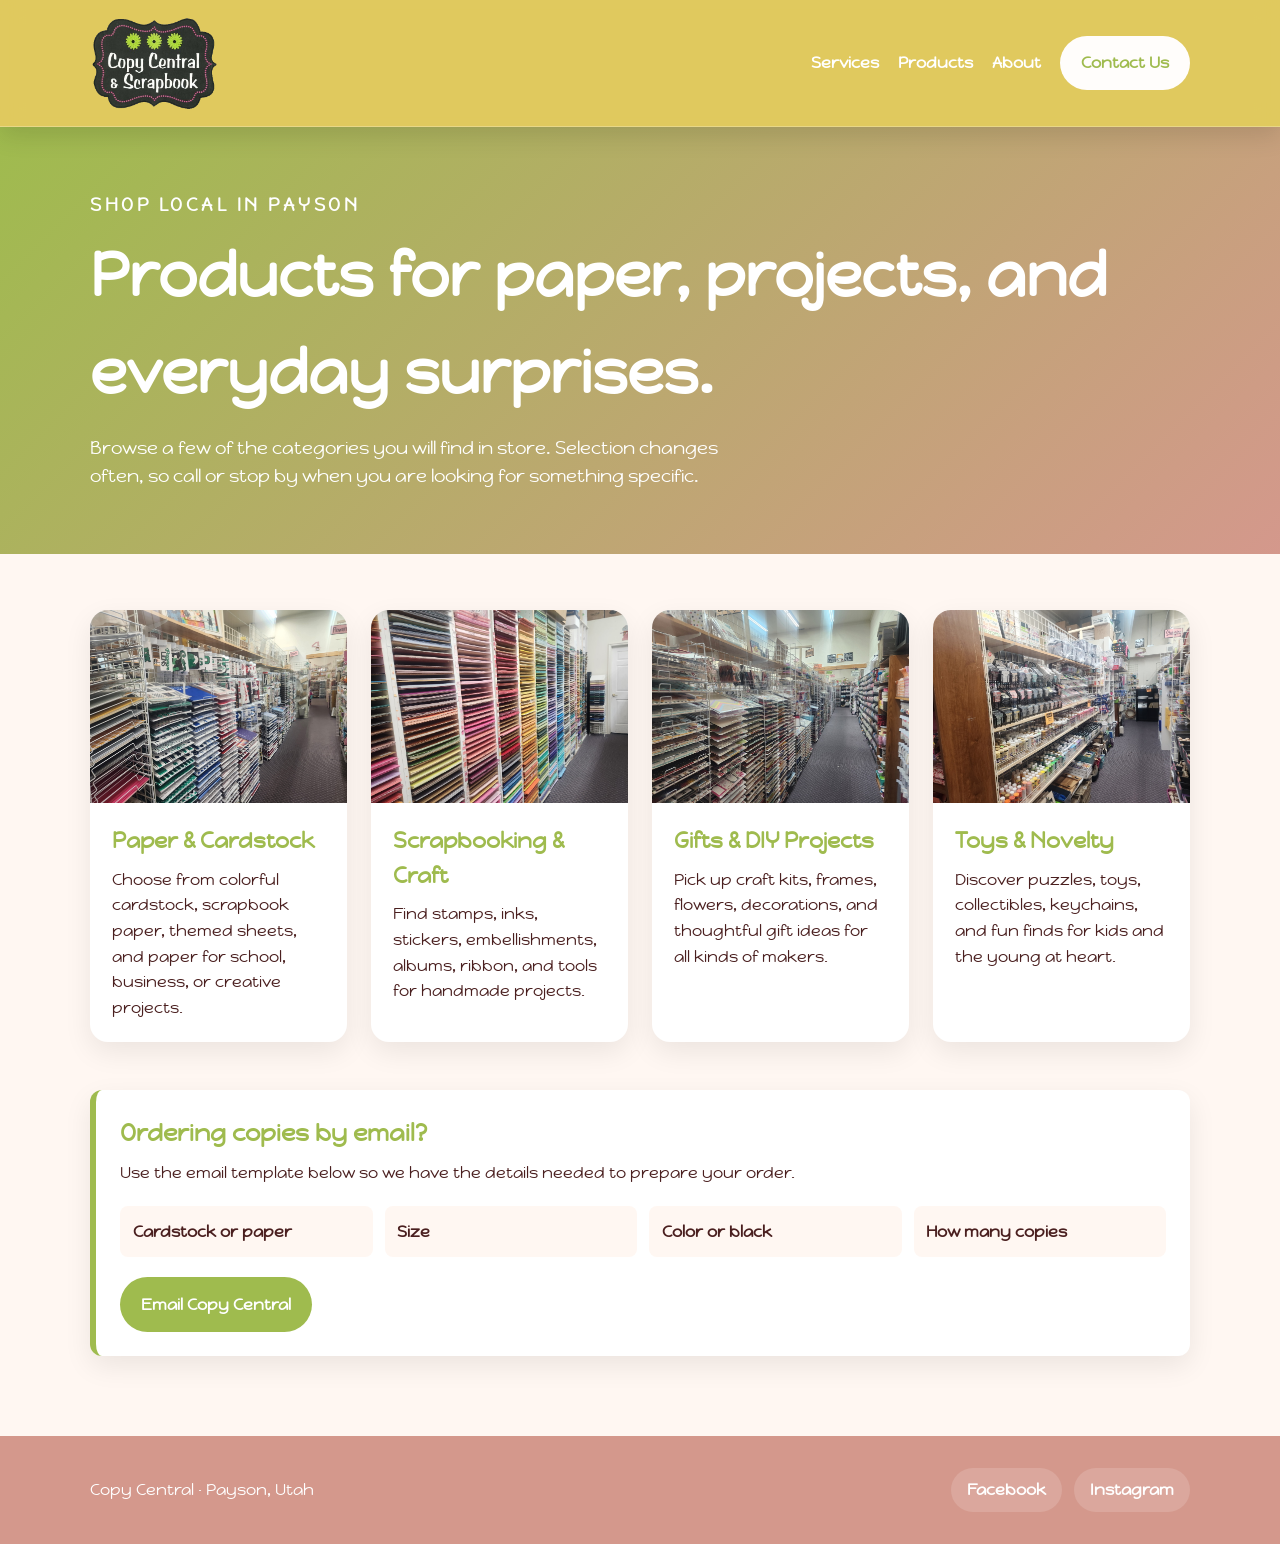
==== products.html @ 232d1b98 "ffdsgsdf" ====
<!DOCTYPE html>
<html lang="en">
  <head>
    <meta charset="UTF-8" />
    <meta name="viewport" content="width=device-width, initial-scale=1.0" />
    <title>Products | Copy Central</title>
    <meta name="description" content="Explore paper, scrapbooking, craft, gift, and specialty products at Copy Central in Payson, Utah." />
    <link rel="preconnect" href="https://fonts.googleapis.com" />
    <link rel="preconnect" href="https://fonts.gstatic.com" crossorigin />
    <link href="https://fonts.googleapis.com/css2?family=Happy+Monkey&display=swap" rel="stylesheet" />
    <link rel="stylesheet" href="style.css" />
    <link rel="icon" type="image/x-icon" href="favicon.ico" />
  </head>
  <body>
    <header>
      <div class="container navbar">
        <a href="index.html" class="brand" aria-label="Copy Central home">
          <img src="wordLogo.png" alt="Copy Central logo" style="height: 94px; width: auto; display: block;" />
        </a>
        <nav>
          <ul class="nav-links">
            <li><a href="index.html#services">Services</a></li>
            <li><a href="products.html" aria-current="page">Products</a></li>
            <li><a href="index.html#about">About</a></li>
            <li><a href="index.html#hours" class="btn btn-nav">Contact Us</a></li>
          </ul>
        </nav>
      </div>
    </header>

    <main>
      <section class="page-hero">
        <div class="container">
          <p class="eyebrow">Shop local in Payson</p>
          <h1>Products for paper, projects, and everyday surprises.</h1>
          <p>Browse a few of the categories you will find in store. Selection changes often, so call or stop by when you are looking for something specific.</p>
        </div>
      </section>

      <section class="products-section">
        <div class="container">
          <div class="cards">
            <article class="card product-card">
              <img src="5.jpg" alt="Rows of colorful cardstock and scrapbook paper" />
              <div class="product-card-content">
                <h2>Paper & Cardstock</h2>
                <p>Choose from colorful cardstock, scrapbook paper, themed sheets, and paper for school, business, or creative projects.</p>
              </div>
            </article>
            <article class="card product-card">
              <img src="4.jpg" alt="Scrapbooking supplies, stamps, inks, and craft tools" />
              <div class="product-card-content">
                <h2>Scrapbooking & Craft</h2>
                <p>Find stamps, inks, stickers, embellishments, albums, ribbon, and tools for handmade projects.</p>
              </div>
            </article>
            <article class="card product-card">
              <img src="7.jpg" alt="Craft kits, flowers, frames, and decorative supplies" />
              <div class="product-card-content">
                <h2>Gifts & DIY Projects</h2>
                <p>Pick up craft kits, frames, flowers, decorations, and thoughtful gift ideas for all kinds of makers.</p>
              </div>
            </article>
            <article class="card product-card">
              <img src="3.jpg" alt="Toys, puzzles, keychains, and novelty gifts" />
              <div class="product-card-content">
                <h2>Toys & Novelty</h2>
                <p>Discover puzzles, toys, collectibles, keychains, and fun finds for kids and the young at heart.</p>
              </div>
            </article>
          </div>

          <div class="order-panel">
            <h2>Ordering copies by email?</h2>
            <p>Use the email template below so we have the details needed to prepare your order.</p>
            <ul class="order-details">
              <li>Cardstock or paper</li>
              <li>Size</li>
              <li>Color or black</li>
              <li>How many copies</li>
            </ul>
            <a class="btn btn-primary" href="mailto:copycentralpayson1@gmail.com?subject=Copy%20Central%20print%20order&body=Hello%20Copy%20Central%2C%0A%0ACardstock%20or%20paper%3A%20%0ASize%3A%20%0AColor%20or%20black%3A%20%0ANumber%20of%20copies%3A%20%0A%0AThank%20you!">Email Copy Central</a>
          </div>
        </div>
      </section>
    </main>

    <footer>
      <div class="container footer-content">
        <p>Copy Central · Payson, Utah</p>
        <div class="social-links">
          <a href="https://www.facebook.com/ScrapbookCentralPaysonUt/" target="_blank" rel="noopener noreferrer">Facebook</a>
          <a href="https://www.instagram.com/copycentralpaysonut/" target="_blank" rel="noopener noreferrer">Instagram</a>
        </div>
      </div>
    </footer>
  </body>
</html>
---- style.css ----
* {
  margin: 0;
  padding: 0;
  box-sizing: border-box;
}

html {
  scroll-behavior: smooth;
}

body {
  font-family: "Happy Monkey", "Segoe UI", Arial, sans-serif;
  line-height: 1.6;
  color: #4a1f1f;
  background: #fff7f2;
}

h1,
h2,
h3,
.eyebrow,
.btn,
.nav-links a,
.brand {
  font-family: "Happy Monkey", "Segoe UI", Arial, sans-serif;
}

a {
  color: inherit;
}

.container {
  width: min(1100px, 90%);
  margin: 0 auto;
}

header {
  background: rgba(212, 184, 36, 0.72);
  backdrop-filter: blur(12px);
  -webkit-backdrop-filter: blur(12px);
  color: white;
  position: sticky;
  top: 0;
  z-index: 1000;
  border-bottom: 1px solid rgba(255, 255, 255, 0.25);
  box-shadow: 0 8px 24px rgba(0, 0, 0, 0.12);
}

.navbar {
  display: flex;
  justify-content: space-between;
  align-items: center;
  padding: 1rem 0;
  gap: 1rem;
}

.brand {
  font-size: 1.4rem;
  font-weight: 700;
  letter-spacing: 0.04em;
  text-decoration: none;
  color: white;
}

.nav-links {
  display: flex;
  align-items: center;
  gap: 1.2rem;
  list-style: none;
}

.nav-links a {
  text-decoration: none;
  font-weight: 600;
}

.btn-nav {
  background: #fffdfb;
  color: #9fbb4e;
  padding: 0.7rem 1rem;
  border-radius: 999px;
}

.hero {
  position: relative;
  min-height: 82vh;
  display: flex;
  align-items: center;
  color: white;
  padding: 4rem 0;
  overflow: hidden;
}

.hero::after {
  content: "";
  position: absolute;
  inset: 0;
  background: linear-gradient(rgba(0, 0, 0, 0.28), rgba(0, 0, 0, 0.22));
  z-index: 0;
}

.hero-bg {
  position: absolute;
  inset: 0;
  background-size: cover;
  background-position: center;
  transition: opacity 0.8s ease-in-out;
  opacity: 0;
  z-index: -1;
}

.hero-content {
  display: grid;
  grid-template-columns: 1.2fr 0.8fr;
  gap: 2rem;
  align-items: center;
}

.hero-card {
  background: rgba(255, 255, 255, 0.14);
  backdrop-filter: blur(8px);
  border-radius: 24px;
  padding: 2rem;
}

.eyebrow {
  display: inline-block;
  margin-bottom: 0.5rem;
  letter-spacing: 0.2em;
  text-transform: uppercase;
  font-size: 0.85rem;
  font-weight: 700;
}

.hero h1 {
  font-size: clamp(2rem, 4vw, 3.2rem);
  margin-bottom: 1rem;
}

.hero p {
  font-size: 1.05rem;
  max-width: 650px;
  margin-bottom: 1.4rem;
}

.actions {
  display: flex;
  flex-wrap: wrap;
  gap: 1rem;
}

.btn {
  display: inline-block;
  padding: 0.9rem 1.3rem;
  border-radius: 999px;
  text-decoration: none;
  font-weight: 700;
}

.btn-primary {
  background: #9fbb4e;
  color: #ffffff;
}

.btn-secondary {
  border: 2px solid white;
  color: white;
}

.highlight-card ul {
  padding-left: 1.2rem;
  display: grid;
  gap: 0.5rem;
}

section {
  padding: 5rem 0;
}

.section-title {
  text-align: center;
  margin-bottom: 1rem;
  color: #9fbb4e;
  font-size: 2rem;
}

.left {
  text-align: left;
}

.section-intro {
  text-align: center;
  max-width: 680px;
  margin: 0 auto 2.5rem;
  color: #556274;
}

.cards {
  display: grid;
  grid-template-columns: repeat(auto-fit, minmax(220px, 1fr));
  gap: 1.5rem;
}

.card {
  background: white;
  padding: 1.5rem;
  border-radius: 18px;
  box-shadow: 0 10px 28px rgba(0, 0, 0, 0.08);
}

.card h3 {
  color: #9fbb4e;
  margin-bottom: 0.75rem;
}

.about-grid {
  display: grid;
  grid-template-columns: 1.1fr 0.9fr;
  gap: 2rem;
  align-items: center;
}

.info-box,
.hours-card {
  background: white;
  border-radius: 20px;
  padding: 1.5rem;
  box-shadow: 0 10px 28px rgba(0, 0, 0, 0.08);
}

.contact-grid {
  display: grid;
  grid-template-columns: repeat(auto-fit, minmax(220px, 1fr));
  gap: 1.2rem;
}

.contact-card {
  background: #9fbb4e;
  color: white;
  border-radius: 20px;
  padding: 1.25rem;
  transition: transform 0.3s ease, box-shadow 0.3s ease;
}

.email-link {
  overflow-wrap: anywhere;
  text-decoration: underline;
}

.call-card {
  position: relative;
  overflow: hidden;
}

.call-card::after {
  content: "";
  position: absolute;
  inset: 0;
  background: linear-gradient(120deg, transparent 0%, rgba(255,255,255,0.25) 50%, transparent 100%);
  transform: translateX(-100%);
  transition: transform 0.6s ease;
}

#hours:target .call-card {
  animation: call-pop 0.9s ease;
  box-shadow: 0 18px 40px rgba(0, 0, 0, 0.2);
}

#hours:target .call-card::after {
  transform: translateX(100%);
}

@keyframes call-pop {
  0% {
    transform: scale(1);
  }
  50% {
    transform: scale(1.04) rotate(-2deg);
  }
  100% {
    transform: scale(1);
  }
}

.pricing-box {
  display: grid;
  grid-template-columns: repeat(auto-fit, minmax(280px, 1fr));
  gap: 2rem;
  background: #9fbb4e;
  border-radius: 20px;
  padding: 2.5rem;
  color: #333;
}

.pricing-item {
  background: rgba(255, 255, 255, 0.95);
  padding: 1.5rem;
  border-radius: 12px;
}

.pricing-item h3 {
  color: #333;
  margin-bottom: 0.75rem;
  font-size: 1.15rem;
}

.price {
  font-size: 1.8rem;
  font-weight: bold;
  color: #9fbb4e;
  margin-bottom: 0.5rem;
}

.price-note {
  font-size: 0.95rem;
  color: #555;
  margin-bottom: 0.5rem;
}

.price-detail {
  font-size: 1rem;
  font-weight: bold;
  color: #9fbb4e;
  margin-bottom: 0.75rem;
}

.pricing-desc {
  font-size: 0.9rem;
  color: #666;
  line-height: 1.4;
}

.page-hero {
  background: linear-gradient(135deg, #9fbb4e, #d4988c);
  color: white;
  padding: 4rem 0;
}

.page-hero h1 {
  font-size: clamp(2.2rem, 5vw, 3.8rem);
  margin-bottom: 0.75rem;
}

.page-hero p {
  max-width: 650px;
  font-size: 1.1rem;
}

.products-section {
  padding-top: 3.5rem;
}

.product-card {
  overflow: hidden;
  padding: 0;
}

.product-card img {
  width: 100%;
  aspect-ratio: 4 / 3;
  object-fit: cover;
  display: block;
}

.product-card-content {
  padding: 1.35rem;
}

.product-card-content h2 {
  color: #9fbb4e;
  font-size: 1.35rem;
  margin-bottom: 0.5rem;
}

.order-panel {
  margin-top: 3rem;
  background: #fff;
  border-left: 6px solid #9fbb4e;
  border-radius: 12px;
  padding: 1.5rem;
  box-shadow: 0 10px 28px rgba(0, 0, 0, 0.08);
}

.order-panel h2 {
  color: #9fbb4e;
  margin-bottom: 0.5rem;
}

.order-details {
  display: grid;
  grid-template-columns: repeat(4, minmax(0, 1fr));
  gap: 0.75rem;
  margin: 1.25rem 0;
  list-style: none;
}

.order-details li {
  background: #fff7f2;
  border-radius: 8px;
  padding: 0.8rem;
  font-weight: 700;
}

@media (max-width: 768px) {
  .order-details {
    grid-template-columns: repeat(2, minmax(0, 1fr));
  }
}

footer {
  background: #d4988c;
  color: white;
  padding: 2rem 0;
}

.footer-content {
  display: flex;
  justify-content: space-between;
  align-items: center;
  gap: 1rem;
  flex-wrap: wrap;
}

.social-links {
  display: flex;
  gap: 0.75rem;
}

.social-links a {
  text-decoration: none;
  color: white;
  background: rgba(255, 255, 255, 0.15);
  padding: 0.6rem 1rem;
  border-radius: 999px;
  font-weight: 600;
}

.social-links a:hover {
  background: rgba(255, 255, 255, 0.25);
}

@media (max-width: 768px) {
  .navbar {
    flex-direction: column;
    align-items: flex-start;
  }

  .nav-links {
    flex-wrap: wrap;
  }

  .hero-content,
  .about-grid {
    grid-template-columns: 1fr;
  }

  .hero {
    min-height: auto;
    padding: 3rem 0;
  }
}

.happy-monkey-regular {
  font-family: "Happy Monkey", system-ui;
  font-weight: 400;
  font-style: normal;
}
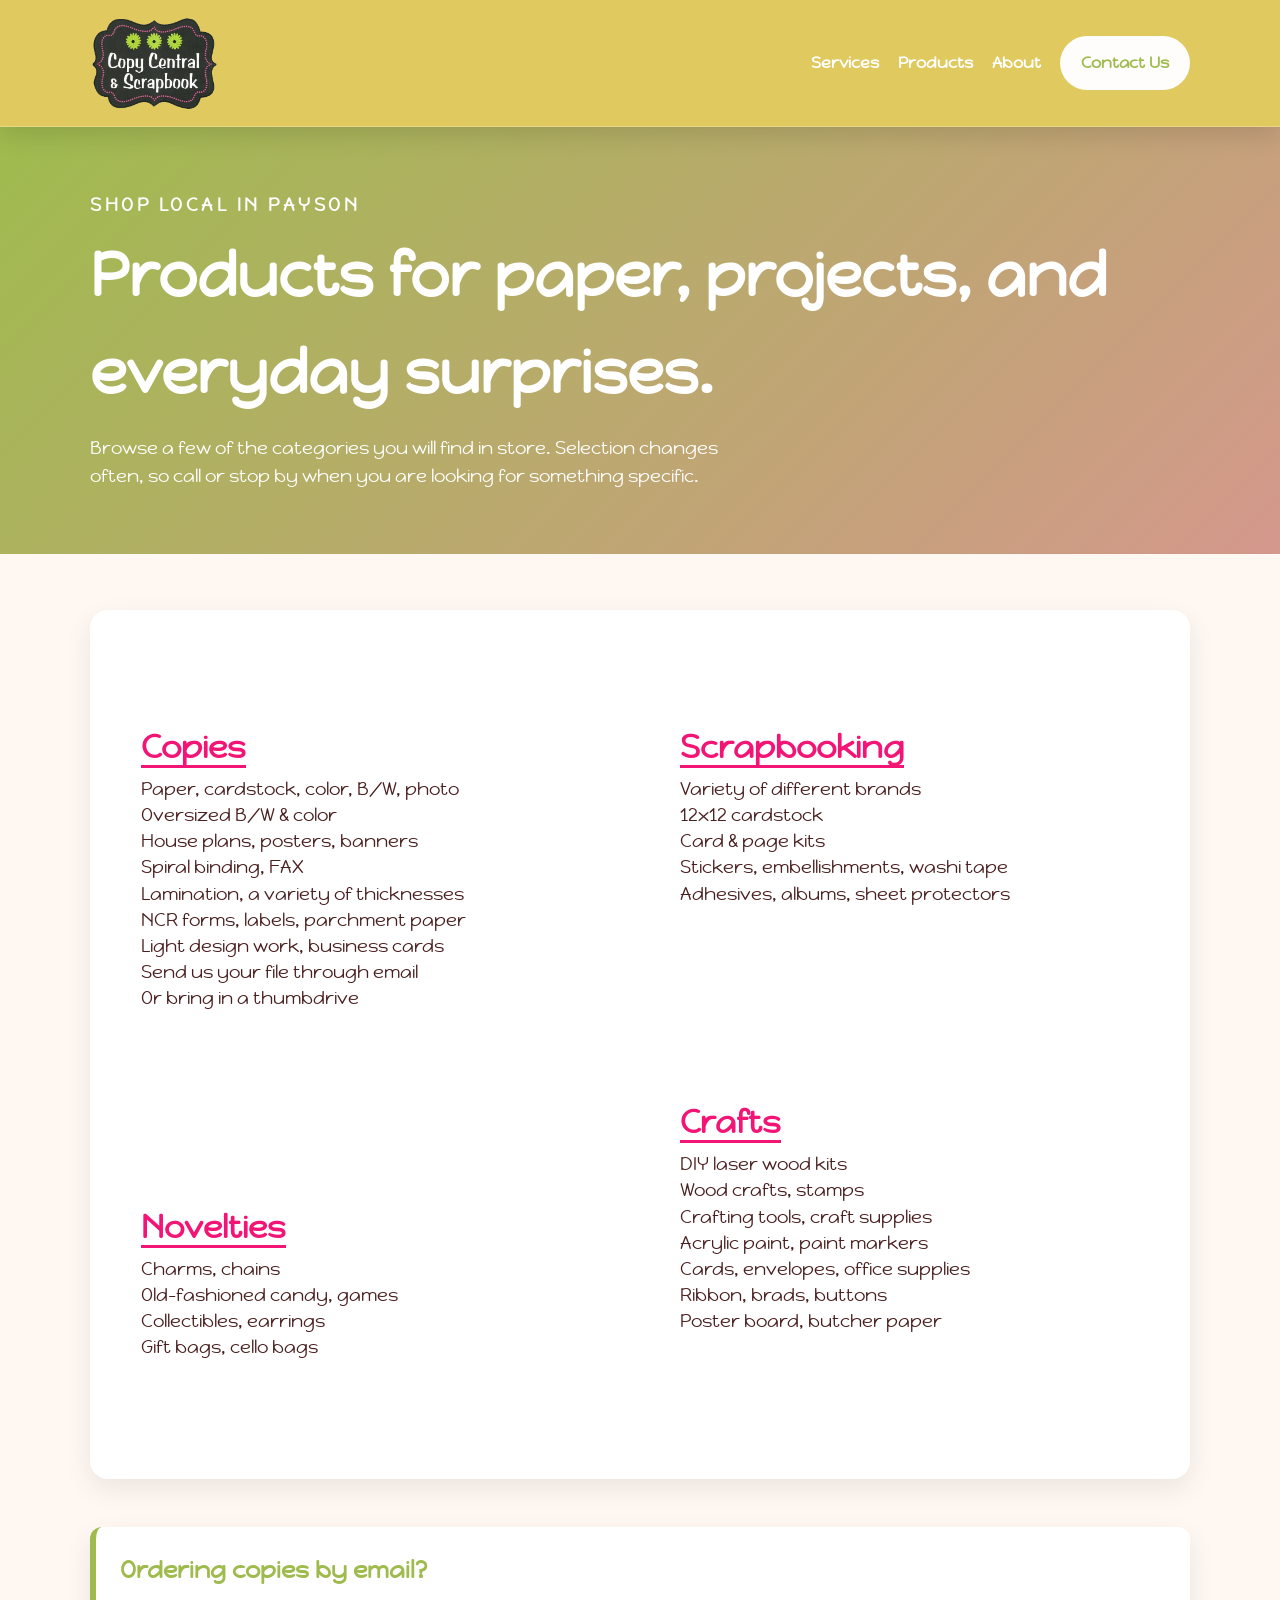
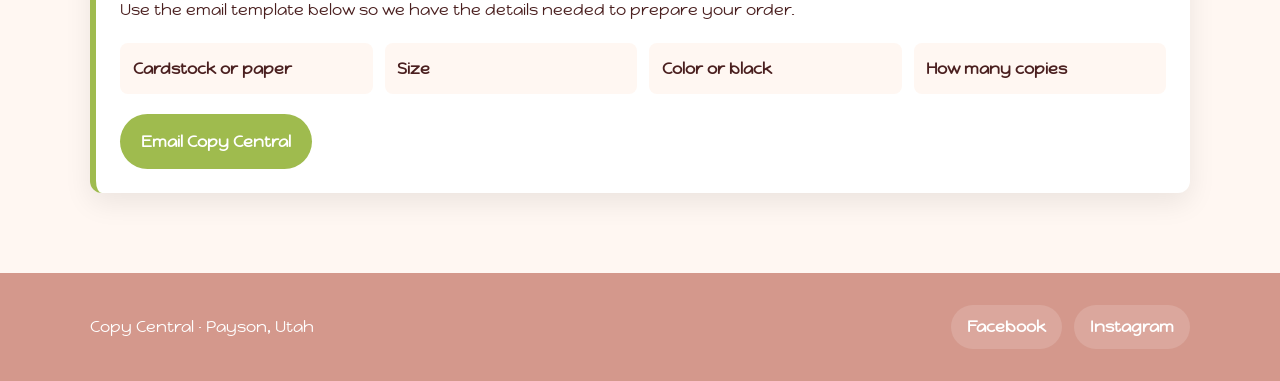
==== commit 5f8c1653: "added products" ====
--- a/products.html
+++ b/products.html
@@ -39,35 +39,59 @@
 
       <section class="products-section">
         <div class="container">
-          <div class="cards">
-            <article class="card product-card">
-              <img src="5.jpg" alt="Rows of colorful cardstock and scrapbook paper" />
-              <div class="product-card-content">
-                <h2>Paper & Cardstock</h2>
-                <p>Choose from colorful cardstock, scrapbook paper, themed sheets, and paper for school, business, or creative projects.</p>
-              </div>
-            </article>
-            <article class="card product-card">
-              <img src="4.jpg" alt="Scrapbooking supplies, stamps, inks, and craft tools" />
-              <div class="product-card-content">
-                <h2>Scrapbooking & Craft</h2>
-                <p>Find stamps, inks, stickers, embellishments, albums, ribbon, and tools for handmade projects.</p>
-              </div>
-            </article>
-            <article class="card product-card">
-              <img src="7.jpg" alt="Craft kits, flowers, frames, and decorative supplies" />
-              <div class="product-card-content">
-                <h2>Gifts & DIY Projects</h2>
-                <p>Pick up craft kits, frames, flowers, decorations, and thoughtful gift ideas for all kinds of makers.</p>
-              </div>
-            </article>
-            <article class="card product-card">
-              <img src="3.jpg" alt="Toys, puzzles, keychains, and novelty gifts" />
-              <div class="product-card-content">
-                <h2>Toys & Novelty</h2>
-                <p>Discover puzzles, toys, collectibles, keychains, and fun finds for kids and the young at heart.</p>
-              </div>
-            </article>
+          <div class="inventory-grid">
+            <div class="inventory-column">
+              <section class="inventory-group">
+                <h2>Copies</h2>
+                <ul>
+                  <li>Paper, cardstock, color, B/W, photo</li>
+                  <li>Oversized B/W & color</li>
+                  <li>House plans, posters, banners</li>
+                  <li>Spiral binding, FAX</li>
+                  <li>Lamination, a variety of thicknesses</li>
+                  <li>NCR forms, labels, parchment paper</li>
+                  <li>Light design work, business cards</li>
+                  <li>Send us your file through email</li>
+                  <li>Or bring in a thumbdrive</li>
+                </ul>
+              </section>
+
+              <section class="inventory-group">
+                <h2>Novelties</h2>
+                <ul>
+                  <li>Charms, chains</li>
+                  <li>Old-fashioned candy, games</li>
+                  <li>Collectibles, earrings</li>
+                  <li>Gift bags, cello bags</li>
+                </ul>
+              </section>
+            </div>
+
+            <div class="inventory-column">
+              <section class="inventory-group">
+                <h2>Scrapbooking</h2>
+                <ul>
+                  <li>Variety of different brands</li>
+                  <li>12x12 cardstock</li>
+                  <li>Card & page kits</li>
+                  <li>Stickers, embellishments, washi tape</li>
+                  <li>Adhesives, albums, sheet protectors</li>
+                </ul>
+              </section>
+
+              <section class="inventory-group">
+                <h2>Crafts</h2>
+                <ul>
+                  <li>DIY laser wood kits</li>
+                  <li>Wood crafts, stamps</li>
+                  <li>Crafting tools, craft supplies</li>
+                  <li>Acrylic paint, paint markers</li>
+                  <li>Cards, envelopes, office supplies</li>
+                  <li>Ribbon, brads, buttons</li>
+                  <li>Poster board, butcher paper</li>
+                </ul>
+              </section>
+            </div>
           </div>
 
           <div class="order-panel">
@@ -95,4 +119,4 @@
       </div>
     </footer>
   </body>
-</html>
+</html>
--- a/style.css
+++ b/style.css
@@ -350,6 +350,43 @@
   padding-top: 3.5rem;
 }
 
+.inventory-grid {
+  display: grid;
+  grid-template-columns: repeat(2, minmax(0, 1fr));
+  gap: 3rem 5rem;
+  background: #fff;
+  padding: 2.5rem clamp(1.25rem, 4vw, 4rem);
+  border-radius: 18px;
+  box-shadow: 0 10px 28px rgba(0, 0, 0, 0.08);
+}
+
+.inventory-column {
+  display: grid;
+  align-content: start;
+  gap: 2.5rem;
+}
+
+.inventory-group h2 {
+  display: inline-block;
+  color: #f31575;
+  font-size: 2rem;
+  line-height: 1.1;
+  border-bottom: 3px solid #f31575;
+  margin-bottom: 0.55rem;
+}
+
+.inventory-group ul {
+  list-style: none;
+  display: grid;
+  gap: 0.15rem;
+  font-size: 1.1rem;
+  line-height: 1.35;
+}
+
+.inventory-group li::before {
+  content: "";
+}
+
 .product-card {
   overflow: hidden;
   padding: 0;
@@ -402,6 +439,11 @@
 }
 
 @media (max-width: 768px) {
+  .inventory-grid {
+    grid-template-columns: 1fr;
+    gap: 2rem;
+  }
+
   .order-details {
     grid-template-columns: repeat(2, minmax(0, 1fr));
   }
